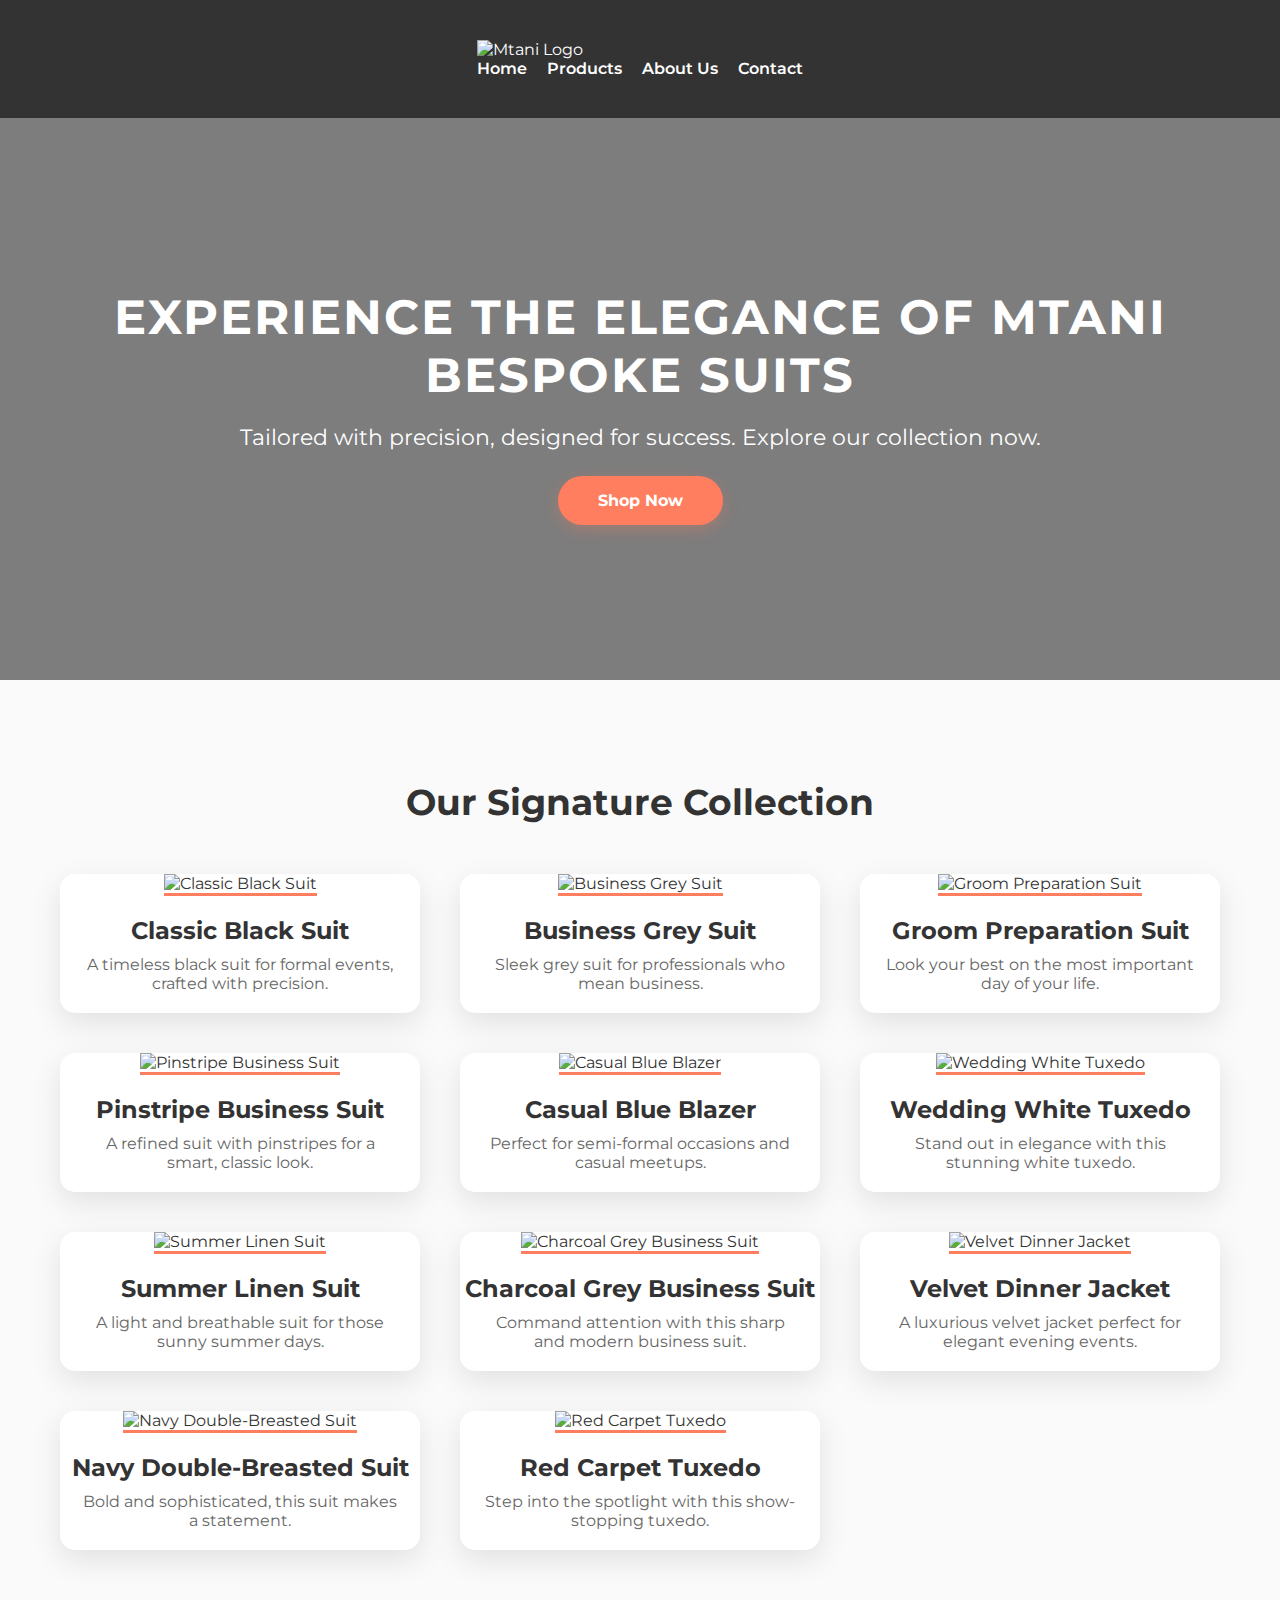
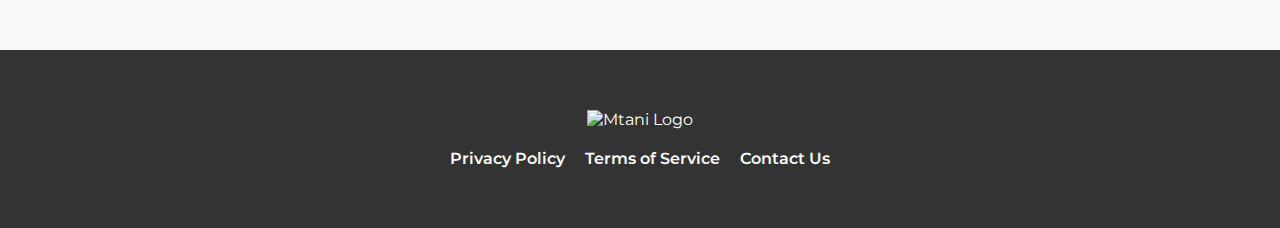
==== index.html @ df3fff3e "Add files via upload" ====
<!DOCTYPE html>
<html lang="en">
<head>
    <meta charset="UTF-8">
    <meta name="viewport" content="width=device-width, initial-scale=1.0">
    <title>Mtani Bespoke Suits</title>
    <link rel="stylesheet" href="Mtani.css">
    <link href="https://fonts.googleapis.com/css2?family=Montserrat:wght@400;600&display=swap" rel="stylesheet">
</head>
<body>

<!-- Header Section -->
<header class="header">
    <div class="container">
        <img src="/Projects/Images/logo.jpg" alt="Mtani Logo" class="logo">
        <nav class="navigation">
            <ul>
                <li><a href="/Projects/Mtani.html" class="btn-home">Home</a></li>
                <li><a href="/Projects/product.html" class="btn-product">Products</a></li>
                <li><a href="/Projects/about-us.html" class="btn-about">About Us</a></li>
                <li><a href="/Projects/contact.html" class="btn-contact">Contact</a></li>
            </ul>
        </nav>
    </div>
</header>

<!-- Hero Section -->
<section class="hero">
    <div class="container">
        <h1>Experience the Elegance of Mtani Bespoke Suits</h1>
        <p>Tailored with precision, designed for success. Explore our collection now.</p>
        <a href="/Projects/shop.html" class="btn">Shop Now</a>
    </div>
</section>

<!-- Product Showcase Section -->
<section class="product-showcase">
    <div class="container">
        <h2>Our Signature Collection</h2>
        <div class="product-grid">
            <!-- Product Items -->
            <div class="product-item">
                <img src="/Projects/Images/pic1.jpg" alt="Classic Black Suit">
                <h3>Classic Black Suit</h3>
                <p>A timeless black suit for formal events, crafted with precision.</p>
            </div>
            <div class="product-item">
                <img src="/Projects/Images/pic2.jpg" alt="Business Grey Suit">
                <h3>Business Grey Suit</h3>
                <p>Sleek grey suit for professionals who mean business.</p>
            </div>
            <div class="product-item">
                <img src="/Projects/Images/pic11.jpg" alt="Groom Preparation Suit">
                <h3>Groom Preparation Suit</h3>
                <p>Look your best on the most important day of your life.</p>
            </div>
            <div class="product-item">
                <img src="/Projects/Images/pic4.jpg" alt="Pinstripe Business Suit">
                <h3>Pinstripe Business Suit</h3>
                <p>A refined suit with pinstripes for a smart, classic look.</p>
            </div>
            <div class="product-item">
                <img src="/Projects/Images/pic5.jpg" alt="Casual Blue Blazer">
                <h3>Casual Blue Blazer</h3>
                <p>Perfect for semi-formal occasions and casual meetups.</p>
            </div>
            <div class="product-item">
                <img src="/Projects/Images/pic6.jpg" alt="Wedding White Tuxedo">
                <h3>Wedding White Tuxedo</h3>
                <p>Stand out in elegance with this stunning white tuxedo.</p>
            </div>
            <div class="product-item">
                <img src="/Projects/Images/pic7.jpg" alt="Summer Linen Suit">
                <h3>Summer Linen Suit</h3>
                <p>A light and breathable suit for those sunny summer days.</p>
            </div>
            <div class="product-item">
                <img src="/Projects/Images/pic8.jpg" alt="Charcoal Grey Business Suit">
                <h3>Charcoal Grey Business Suit</h3>
                <p>Command attention with this sharp and modern business suit.</p>
            </div>
            <div class="product-item">
                <img src="/Projects/Images/pic9.jpg" alt="Velvet Dinner Jacket">
                <h3>Velvet Dinner Jacket</h3>
                <p>A luxurious velvet jacket perfect for elegant evening events.</p>
            </div>
            <div class="product-item">
                <img src="/Projects/Images/pic10.jpg" alt="Navy Double-Breasted Suit">
                <h3>Navy Double-Breasted Suit</h3>
                <p>Bold and sophisticated, this suit makes a statement.</p>
            </div>
            <div class="product-item">
                <img src="/Projects/Images/pic12.jpeg" alt="Red Carpet Tuxedo">
                <h3>Red Carpet Tuxedo</h3>
                <p>Step into the spotlight with this show-stopping tuxedo.</p>
            </div>
        </div>
    </div>
</section>

<!-- Footer Section -->
<footer class="footer">
    <div class="container">
        <div class="footer-logo">
            <img src="/Projects/Images/logo.jpg" alt="Mtani Logo">
        </div>
        <nav class="footer-navigation">
            <ul>
                <li><a href="privacy.html">Privacy Policy</a></li>
                <li><a href="terms.html">Terms of Service</a></li>
                <li><a href="contact.html">Contact Us</a></li>
            </ul>
        </nav>
    </div>
</footer>

<!-- JavaScript -->
<script src="Mtani.js"></script>
</body>
</html>
---- Mtani.css ----
/* Reset Styles */
* {
    margin: 0;
    padding: 0;
    box-sizing: border-box;
}

/* Global Styles */
body {
    font-family: 'Montserrat', sans-serif;
    background-color: #fafafa;
    color: #333;
}

.container {
    max-width: 1200px;
    margin: 0 auto;
    padding: 20px;
}

/* Header Styles */
.header {
    background-color: #333;
    color: #fff;
    padding: 20px 0;
    display: flex;
    justify-content: space-between;
    align-items: center;
}

.logo {
    height: 60px;
}

.navigation ul {
    list-style: none;
    display: flex;
    gap: 20px;
}

.navigation ul li a {
    color: #fff;
    text-decoration: none;
    font-weight: 600;
    transition: color 0.3s ease;
}

.navigation ul li a:hover {
    color: #ff7e5f;
}

/* Hero Section Styles */
.hero {
    background: linear-gradient(rgba(0, 0, 0, 0.5), rgba(0, 0, 0, 0.5)), url('/Projects/Images/pic5.jpg') no-repeat center center/cover;
    color: #fff;
    text-align: center;
    padding: 150px 20px;
    position: relative;
    font-family: 'Montserrat', sans-serif;
}

.hero h1 {
    font-size: 48px;
    margin-bottom: 20px;
    text-transform: uppercase;
    letter-spacing: 2px;
}

.hero p {
    font-size: 22px;
    margin-bottom: 40px;
}

.btn {
    background-color: #ff7e5f;
    color: #fff;
    padding: 15px 40px;
    text-decoration: none;
    font-weight: 700;
    border-radius: 30px;
    box-shadow: 0 5px 15px rgba(255, 126, 95, 0.3);
    transition: background-color 0.3s ease, transform 0.2s ease;
}

.btn:hover {
    background-color: #ff5745;
    transform: translateY(-5px);
}

/* Product Showcase Section */
.product-showcase {
    padding: 80px 0;
    text-align: center;
}

.product-showcase h2 {
    font-size: 36px;
    margin-bottom: 50px;
    color: #333;
}

.product-grid {
    display: grid;
    grid-template-columns: repeat(auto-fit, minmax(280px, 1fr));
    gap: 40px;
}

.product-item {
    background-color: #fff;
    border-radius: 15px;
    box-shadow: 0 10px 30px rgba(0, 0, 0, 0.1);
    overflow: hidden;
    transition: transform 0.3s ease, box-shadow 0.3s ease;
}

.product-item:hover {
    transform: translateY(-10px);
    box-shadow: 0 15px 40px rgba(0, 0, 0, 0.2);
}

.product-item img {
    width: 100%;
    height: 300px;
    object-fit: cover;
    border-bottom: 3px solid #ff7e5f;
}

.product-item h3 {
    font-size: 24px;
    margin: 20px 0 10px;
    color: #333;
}

.product-item p {
    font-size: 16px;
    color: #666;
    padding: 0 20px 20px;
}

/* Footer Styles */
.footer {
    background-color: #333;
    color: #fff;
    padding: 40px 0;
    text-align: center;
}

.footer-logo img {
    height: 60px;
    margin-bottom: 20px;
}

.footer-navigation ul {
    list-style: none;
    display: flex;
    justify-content: center;
    gap: 20px;
}

.footer-navigation ul li a {
    color: #fff;
    text-decoration: none;
    font-weight: 600;
}

.footer-navigation ul li a:hover {
    color: #ff7e5f;
}
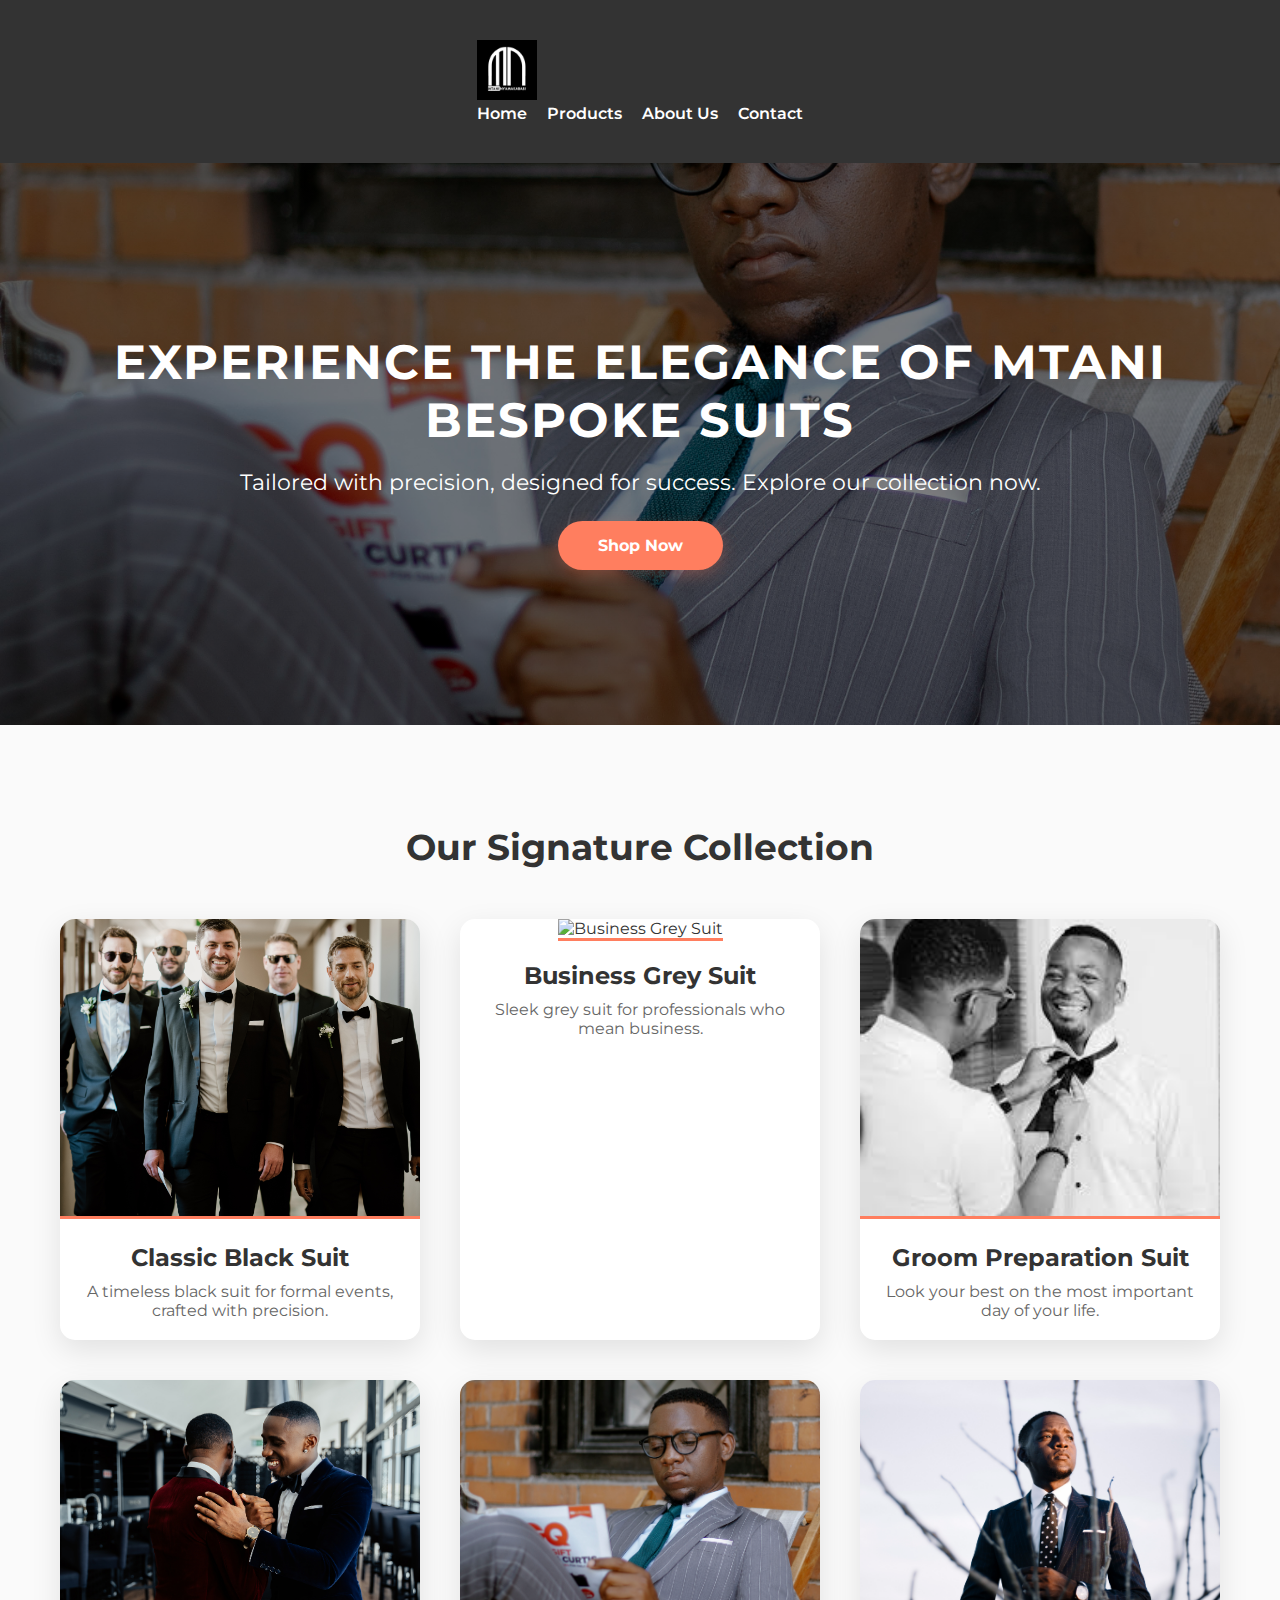
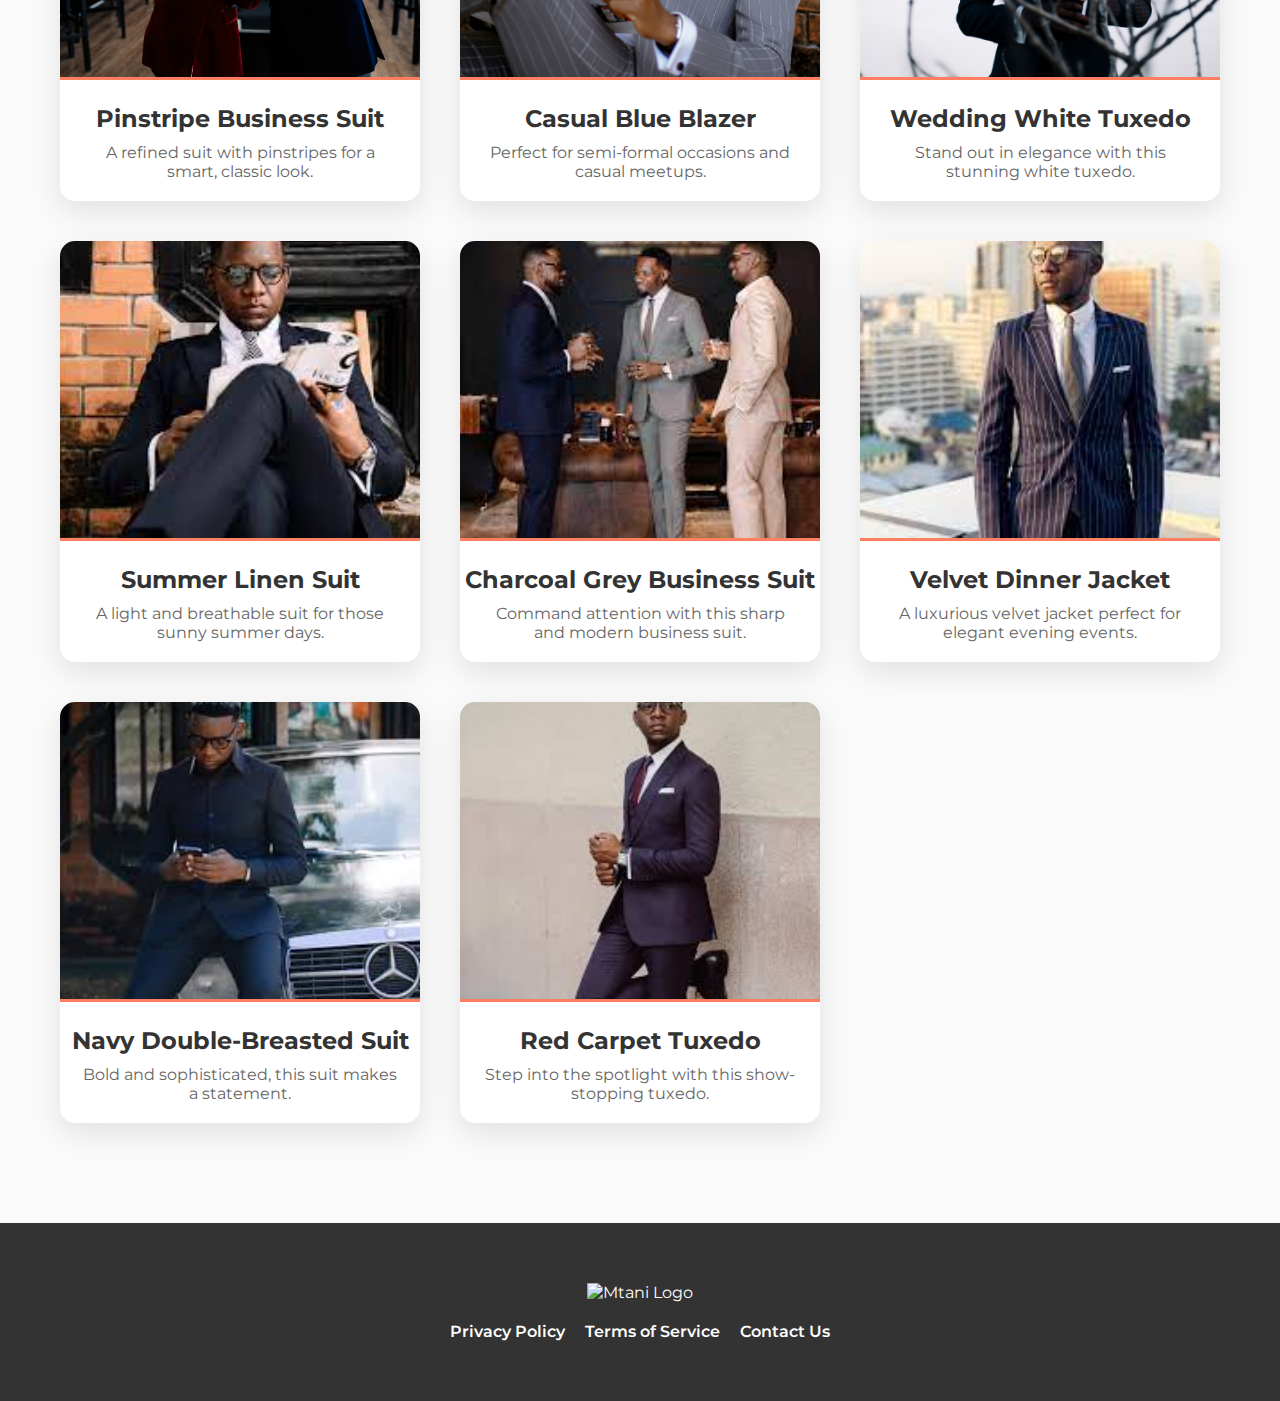
==== commit 739cbec4: "Update index.html" ====
--- a/index.html
+++ b/index.html
@@ -12,7 +12,7 @@
 <!-- Header Section -->
 <header class="header">
     <div class="container">
-        <img src="/Projects/Images/logo.jpg" alt="Mtani Logo" class="logo">
+        <img src="./Images/logo.jpg" alt="Mtani Logo" class="logo">
         <nav class="navigation">
             <ul>
                 <li><a href="/Projects/Mtani.html" class="btn-home">Home</a></li>
@@ -40,57 +40,57 @@
         <div class="product-grid">
             <!-- Product Items -->
             <div class="product-item">
-                <img src="/Projects/Images/pic1.jpg" alt="Classic Black Suit">
+                <img src="./Images/pic1.jpg" alt="Classic Black Suit">
                 <h3>Classic Black Suit</h3>
                 <p>A timeless black suit for formal events, crafted with precision.</p>
             </div>
             <div class="product-item">
-                <img src="/Projects/Images/pic2.jpg" alt="Business Grey Suit">
+                <img src="./Images/pic2.jpg" alt="Business Grey Suit">
                 <h3>Business Grey Suit</h3>
                 <p>Sleek grey suit for professionals who mean business.</p>
             </div>
             <div class="product-item">
-                <img src="/Projects/Images/pic11.jpg" alt="Groom Preparation Suit">
+                <img src="./Images/pic11.jpg" alt="Groom Preparation Suit">
                 <h3>Groom Preparation Suit</h3>
                 <p>Look your best on the most important day of your life.</p>
             </div>
             <div class="product-item">
-                <img src="/Projects/Images/pic4.jpg" alt="Pinstripe Business Suit">
+                <img src="./Images/pic4.jpg" alt="Pinstripe Business Suit">
                 <h3>Pinstripe Business Suit</h3>
                 <p>A refined suit with pinstripes for a smart, classic look.</p>
             </div>
             <div class="product-item">
-                <img src="/Projects/Images/pic5.jpg" alt="Casual Blue Blazer">
+                <img src="./Images/pic5.jpg" alt="Casual Blue Blazer">
                 <h3>Casual Blue Blazer</h3>
                 <p>Perfect for semi-formal occasions and casual meetups.</p>
             </div>
             <div class="product-item">
-                <img src="/Projects/Images/pic6.jpg" alt="Wedding White Tuxedo">
+                <img src="./Images/pic6.jpg" alt="Wedding White Tuxedo">
                 <h3>Wedding White Tuxedo</h3>
                 <p>Stand out in elegance with this stunning white tuxedo.</p>
             </div>
             <div class="product-item">
-                <img src="/Projects/Images/pic7.jpg" alt="Summer Linen Suit">
+                <img src="./Images/pic7.jpg" alt="Summer Linen Suit">
                 <h3>Summer Linen Suit</h3>
                 <p>A light and breathable suit for those sunny summer days.</p>
             </div>
             <div class="product-item">
-                <img src="/Projects/Images/pic8.jpg" alt="Charcoal Grey Business Suit">
+                <img src="./Images/pic8.jpg" alt="Charcoal Grey Business Suit">
                 <h3>Charcoal Grey Business Suit</h3>
                 <p>Command attention with this sharp and modern business suit.</p>
             </div>
             <div class="product-item">
-                <img src="/Projects/Images/pic9.jpg" alt="Velvet Dinner Jacket">
+                <img src="./Images/pic9.jpg" alt="Velvet Dinner Jacket">
                 <h3>Velvet Dinner Jacket</h3>
                 <p>A luxurious velvet jacket perfect for elegant evening events.</p>
             </div>
             <div class="product-item">
-                <img src="/Projects/Images/pic10.jpg" alt="Navy Double-Breasted Suit">
+                <img src="./Images/pic10.jpg" alt="Navy Double-Breasted Suit">
                 <h3>Navy Double-Breasted Suit</h3>
                 <p>Bold and sophisticated, this suit makes a statement.</p>
             </div>
             <div class="product-item">
-                <img src="/Projects/Images/pic12.jpeg" alt="Red Carpet Tuxedo">
+                <img src="./Images/pic12.jpeg" alt="Red Carpet Tuxedo">
                 <h3>Red Carpet Tuxedo</h3>
                 <p>Step into the spotlight with this show-stopping tuxedo.</p>
             </div>
--- a/Mtani.css
+++ b/Mtani.css
@@ -51,7 +51,7 @@
 
 /* Hero Section Styles */
 .hero {
-    background: linear-gradient(rgba(0, 0, 0, 0.5), rgba(0, 0, 0, 0.5)), url('/Projects/Images/pic5.jpg') no-repeat center center/cover;
+    background: linear-gradient(rgba(0, 0, 0, 0.5), rgba(0, 0, 0, 0.5)), url('./Images/pic5.jpg') no-repeat center center/cover;
     color: #fff;
     text-align: center;
     padding: 150px 20px;
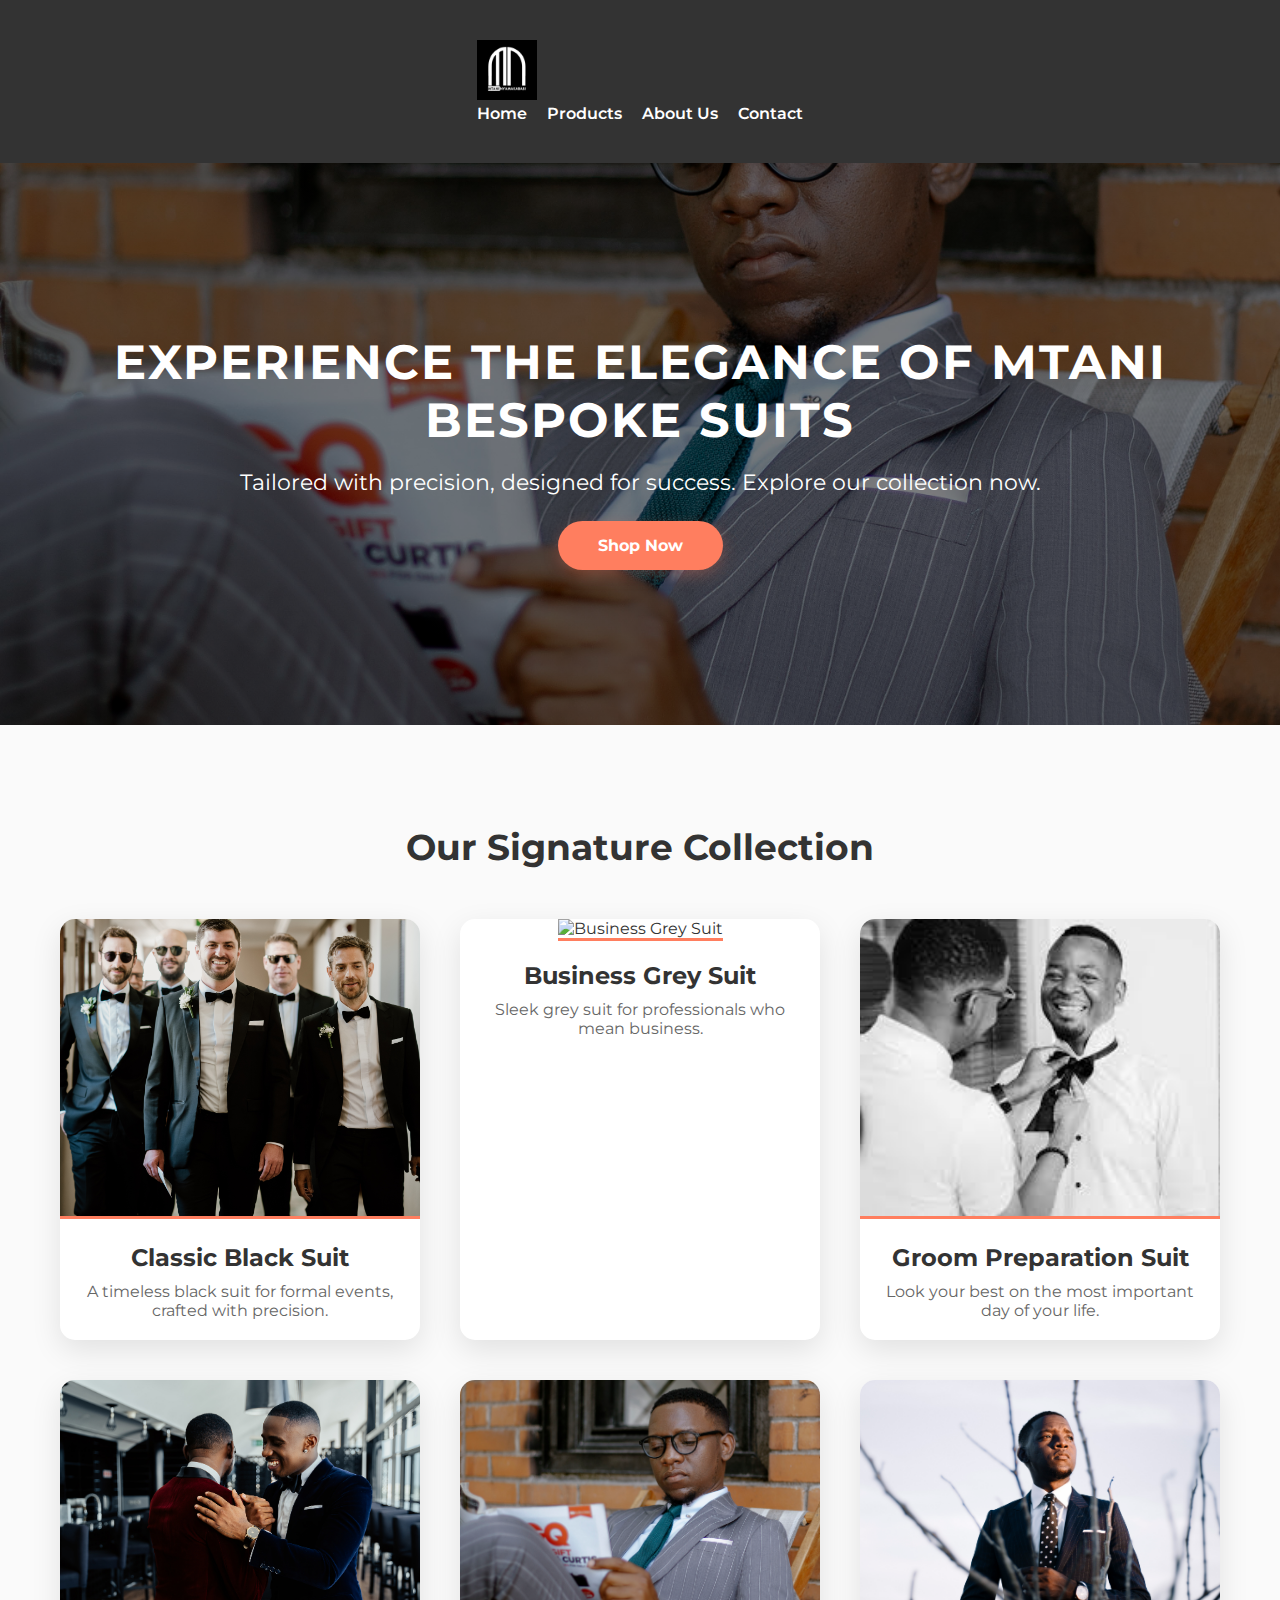
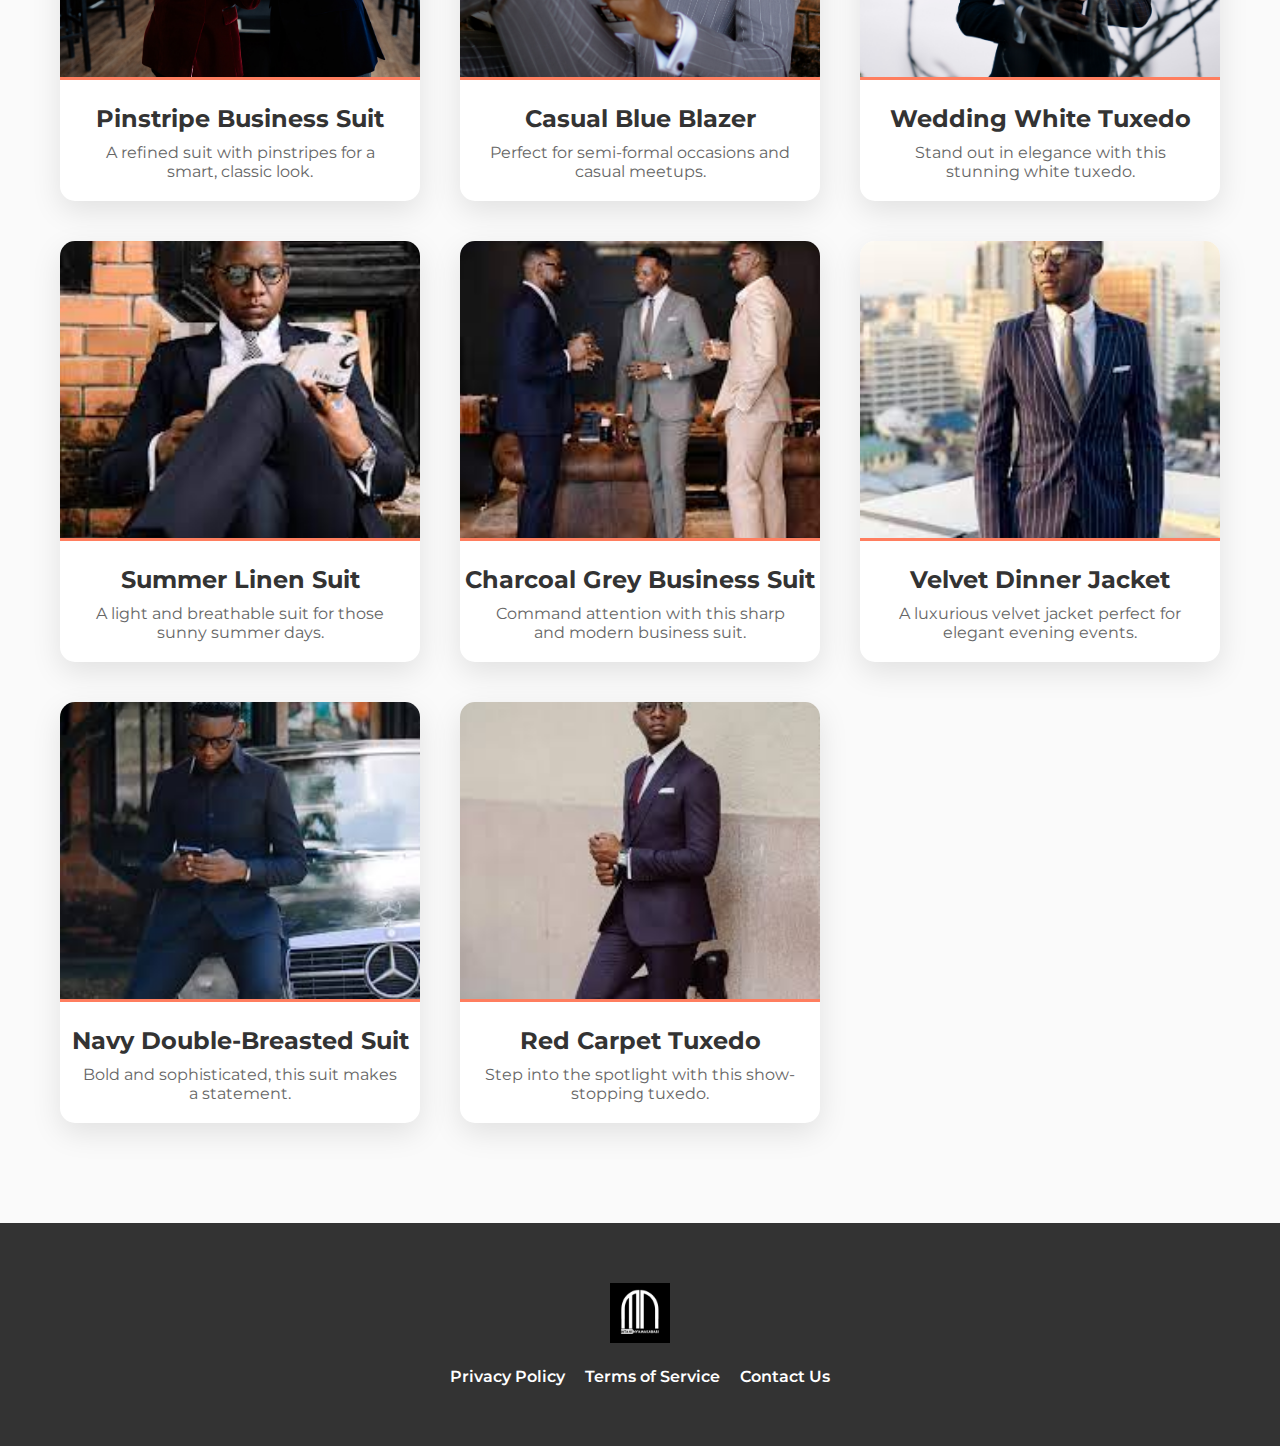
==== commit f97b52ca: "Update index.html" ====
--- a/index.html
+++ b/index.html
@@ -102,7 +102,7 @@
 <footer class="footer">
     <div class="container">
         <div class="footer-logo">
-            <img src="/Projects/Images/logo.jpg" alt="Mtani Logo">
+            <img src="./Images/logo.jpg" alt="Mtani Logo">
         </div>
         <nav class="footer-navigation">
             <ul>
